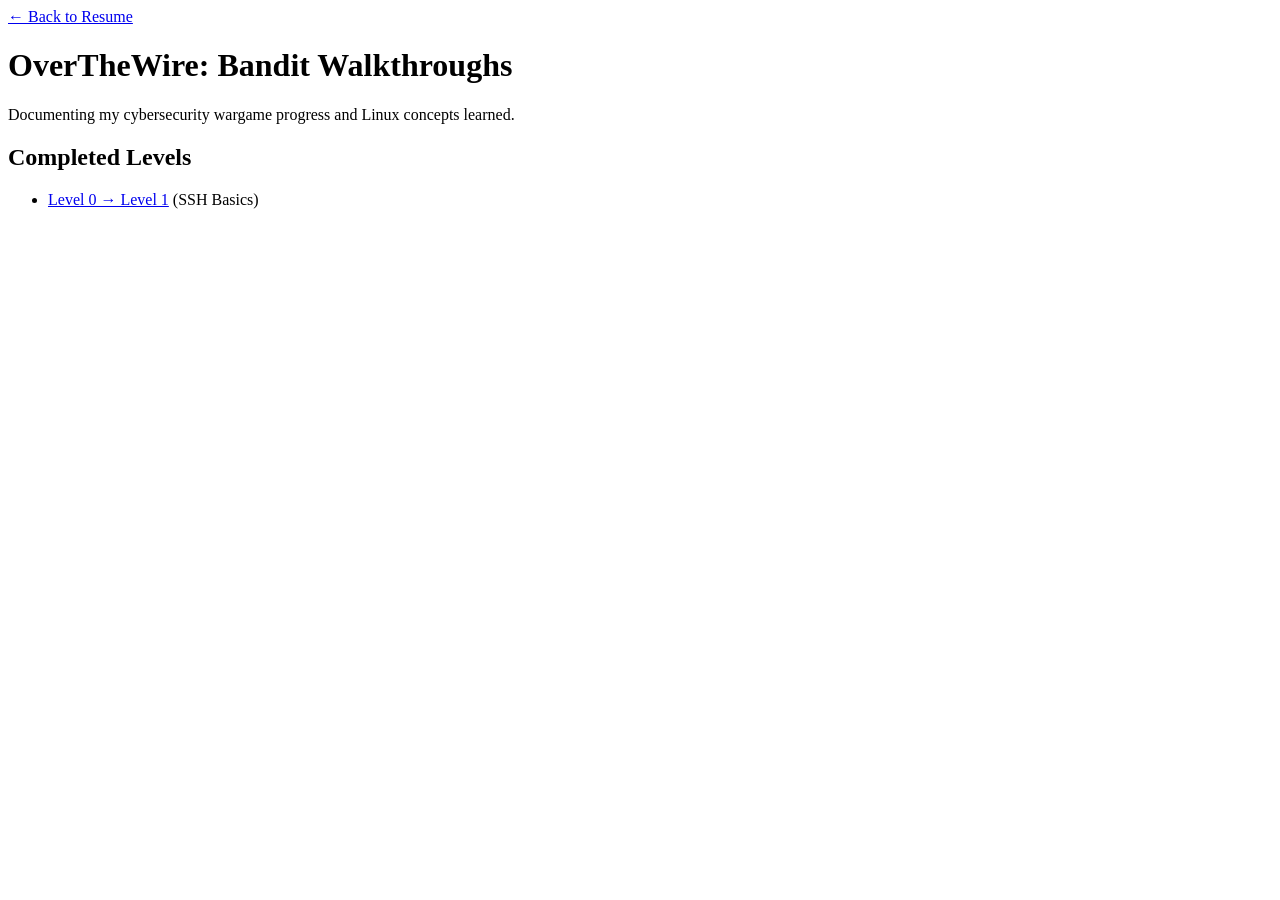
==== bandit/index.html @ 59bbbe17 "Update" ====
<!DOCTYPE html>
<html lang="en">
<head>
    <meta charset="UTF-8">
    <meta name="viewport" content="width=device-width, initial-scale=1.0">
    <title>My OverTheWire Bandit Journey</title>
    <!-- Link your existing resume CSS here if you want it to look the same -->
    <link rel="stylesheet" href="../css/style.css"> 
</head>
<body>
    <header>
        <a href="../index.html">← Back to Resume</a>
        <h1>OverTheWire: Bandit Walkthroughs</h1>
        <p>Documenting my cybersecurity wargame progress and Linux concepts learned.</p>
    </header>

    <main>
        <h2>Completed Levels</h2>
        <ul>
            <li><a href="./level0.html">Level 0 → Level 1</a> (SSH Basics)</li>
            <!-- You will add more bullets here as you complete levels -->
        </ul>
    </main>
</body>
</html>
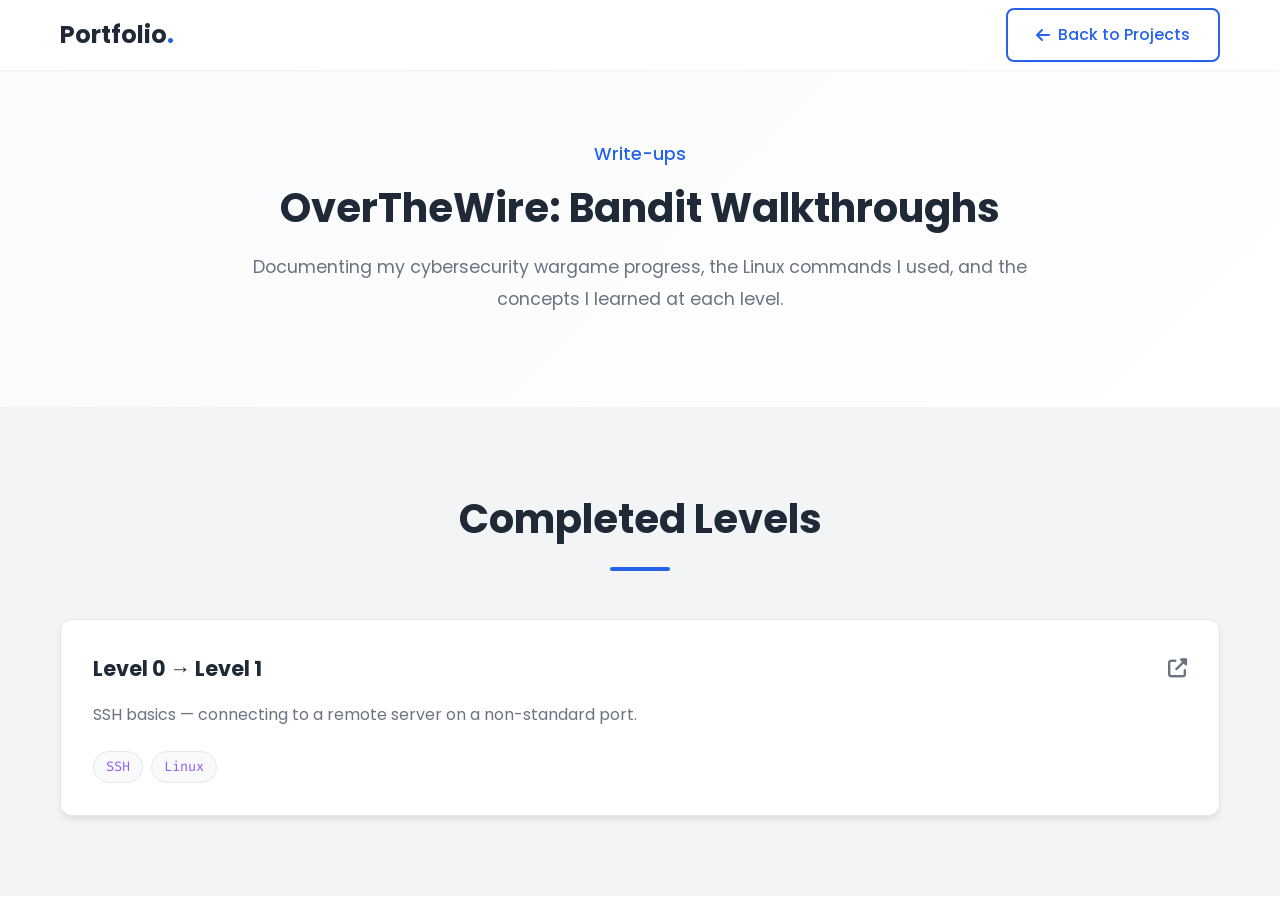
==== commit 916a91f8: "Update: reworked stuff" ====
--- a/bandit/index.html
+++ b/bandit/index.html
@@ -3,24 +3,75 @@
 <head>
     <meta charset="UTF-8">
     <meta name="viewport" content="width=device-width, initial-scale=1.0">
-    <title>My OverTheWire Bandit Journey</title>
-    <!-- Link your existing resume CSS here if you want it to look the same -->
-    <link rel="stylesheet" href="../css/style.css"> 
+    <title>OverTheWire Bandit Walkthroughs | Tanish Neema</title>
+    <link rel="icon" type="image/x-icon" href="../favicon.ico">
+
+    <!-- Google Fonts -->
+    <link href="https://fonts.googleapis.com/css2?family=Poppins:wght@300;400;500;600;700&family=Fira+Code:wght@400;500&display=swap" rel="stylesheet">
+
+    <!-- Font Awesome -->
+    <link rel="stylesheet" href="https://cdnjs.cloudflare.com/ajax/libs/font-awesome/6.4.0/css/all.min.css">
+
+    <!-- Site-wide styles (fixed path: was ../style.css / ../css/style.css) -->
+    <link rel="stylesheet" href="../styles.css">
 </head>
 <body>
-    <header>
-        <a href="../index.html">← Back to Resume</a>
-        <h1>OverTheWire: Bandit Walkthroughs</h1>
-        <p>Documenting my cybersecurity wargame progress and Linux concepts learned.</p>
-    </header>
+    <!-- Navigation -->
+    <nav>
+        <div class="nav-container">
+            <a href="../index.html" class="logo">Portfolio<span class="accent">.</span></a>
+            <a href="../index.html#projects" class="btn btn-outline">
+                <i class="fas fa-arrow-left"></i> Back to Projects
+            </a>
+        </div>
+    </nav>
 
-    <main>
-        <h2>Completed Levels</h2>
-        <ul>
-            <li><a href="./level0.html">Level 0 → Level 1</a> (SSH Basics)</li>
-            <!-- You will add more bullets here as you complete levels -->
-        </ul>
-    </main>
+    <!-- Header -->
+    <section class="hero page-hero">
+        <div class="hero-container">
+            <div class="hero-content">
+                <p class="hero-greeting">Write-ups</p>
+                <h1>OverTheWire: Bandit Walkthroughs</h1>
+                <p class="hero-description">
+                    Documenting my cybersecurity wargame progress, the Linux commands I used,
+                    and the concepts I learned at each level.
+                </p>
+            </div>
+        </div>
+    </section>
+
+    <!-- Levels -->
+    <section class="projects">
+        <div class="container">
+            <div class="section-header">
+                <h2>Completed Levels</h2>
+                <div class="section-line"></div>
+            </div>
+            <div class="projects-grid">
+                <div class="project-card">
+                    <div class="project-header">
+                        <h3>Level 0 → Level 1</h3>
+                        <div class="project-links">
+                            <a href="./level0.html" title="Read Write-up">
+                                <i class="fas fa-external-link-alt"></i>
+                            </a>
+                        </div>
+                    </div>
+                    <p class="project-description">
+                        SSH basics — connecting to a remote server on a non-standard port.
+                    </p>
+                    <div class="project-tech">
+                        <span class="tech-tag">SSH</span>
+                        <span class="tech-tag">Linux</span>
+                    </div>
+                </div>
+
+                <!-- Add a new .project-card block here for each new level you complete -->
+            </div>
+        </div>
+    </section>
+
+    <!-- JavaScript -->
+    <script src="../script.js"></script>
 </body>
 </html>
-
--- a/styles.css
+++ b/styles.css
@@ -0,0 +1,762 @@
+/* Modern Professional Portfolio with Subtle Coding Accents */
+
+:root {
+    --primary-color: #2563eb;
+    --primary-dark: #1e40af;
+    --secondary-color: #10b981;
+    --text-dark: #1f2937;
+    --text-light: #6b7280;
+    --bg-white: #ffffff;
+    --bg-light: #f9fafb;
+    --bg-section: #f3f4f6;
+    --border-color: #e5e7eb;
+    --code-accent: #8b5cf6;
+    --shadow-sm: 0 1px 2px 0 rgba(0, 0, 0, 0.05);
+    --shadow-md: 0 4px 6px -1px rgba(0, 0, 0, 0.1);
+    --shadow-lg: 0 10px 15px -3px rgba(0, 0, 0, 0.1);
+    --shadow-xl: 0 20px 25px -5px rgba(0, 0, 0, 0.1);
+}
+
+* {
+    margin: 0;
+    padding: 0;
+    box-sizing: border-box;
+}
+
+html {
+    scroll-behavior: smooth;
+}
+
+body {
+    font-family: 'Poppins', -apple-system, BlinkMacSystemFont, 'Segoe UI', Roboto, sans-serif;
+    color: var(--text-dark);
+    background: var(--bg-white);
+    line-height: 1.6;
+}
+
+.container {
+    max-width: 1200px;
+    margin: 0 auto;
+    padding: 0 20px;
+}
+
+/* Navigation */
+nav {
+    position: fixed;
+    top: 0;
+    width: 100%;
+    background: var(--bg-white);
+    box-shadow: var(--shadow-sm);
+    z-index: 1000;
+    transition: all 0.3s ease;
+}
+
+.nav-container {
+    max-width: 1200px;
+    margin: 0 auto;
+    padding: 0 20px;
+    display: flex;
+    justify-content: space-between;
+    align-items: center;
+    height: 70px;
+}
+
+.logo {
+    font-size: 1.5rem;
+    font-weight: 700;
+    color: var(--text-dark);
+    text-decoration: none;
+    transition: color 0.3s ease;
+}
+
+.logo .accent {
+    color: var(--primary-color);
+}
+
+.nav-links {
+    display: flex;
+    list-style: none;
+    align-items: center;
+    gap: 2rem;
+}
+
+.nav-links a {
+    color: var(--text-light);
+    text-decoration: none;
+    font-weight: 500;
+    font-size: 0.95rem;
+    transition: color 0.3s ease;
+    position: relative;
+}
+
+.nav-links a:hover {
+    color: var(--primary-color);
+}
+
+.nav-links a::after {
+    content: '';
+    position: absolute;
+    bottom: -5px;
+    left: 0;
+    width: 0;
+    height: 2px;
+    background: var(--primary-color);
+    transition: width 0.3s ease;
+}
+
+.nav-links a:hover::after {
+    width: 100%;
+}
+
+.nav-resume {
+    background: var(--primary-color);
+    color: white !important;
+    padding: 8px 20px;
+    border-radius: 5px;
+    transition: all 0.3s ease;
+}
+
+.nav-resume:hover {
+    background: var(--primary-dark);
+    transform: translateY(-2px);
+}
+
+.nav-resume::after {
+    display: none;
+}
+
+.mobile-menu-toggle {
+    display: none;
+    background: none;
+    border: none;
+    font-size: 1.5rem;
+    color: var(--text-dark);
+    cursor: pointer;
+}
+
+/* Hero Section */
+.hero {
+    min-height: 100vh;
+    display: flex;
+    align-items: center;
+    padding: 100px 0 50px;
+    background: linear-gradient(135deg, var(--bg-light) 0%, var(--bg-white) 100%);
+}
+
+.hero-container {
+    max-width: 1200px;
+    margin: 0 auto;
+    padding: 0 20px;
+}
+
+.hero-content {
+    max-width: 800px;
+    margin: 0 auto;
+    text-align: center;
+}
+
+.hero-greeting {
+    color: var(--primary-color);
+    font-size: 1.1rem;
+    font-weight: 500;
+    margin-bottom: 0.5rem;
+}
+
+.hero-name {
+    font-size: 3.5rem;
+    font-weight: 700;
+    color: var(--text-dark);
+    margin-bottom: 1rem;
+    line-height: 1.1;
+}
+
+.hero-title {
+    font-size: 1.5rem;
+    color: var(--text-light);
+    margin-bottom: 1.5rem;
+    display: flex;
+    align-items: center;
+    justify-content: center;
+    gap: 0.5rem;
+}
+
+.code-bracket {
+    color: var(--code-accent);
+    font-family: 'Fira Code', monospace;
+    font-weight: 500;
+}
+
+.typing-text {
+    color: var(--text-dark);
+    font-weight: 600;
+}
+
+.hero-description {
+    color: var(--text-light);
+    font-size: 1.1rem;
+    line-height: 1.8;
+    margin-bottom: 2rem;
+}
+
+.hero-buttons {
+    display: flex;
+    gap: 1rem;
+    flex-wrap: wrap;
+    justify-content: center;
+}
+
+.btn {
+    padding: 12px 28px;
+    border-radius: 8px;
+    font-weight: 500;
+    text-decoration: none;
+    display: inline-flex;
+    align-items: center;
+    gap: 8px;
+    transition: all 0.3s ease;
+    cursor: pointer;
+    border: none;
+    font-size: 1rem;
+}
+
+.btn-primary {
+    background: var(--primary-color);
+    color: white;
+}
+
+.btn-primary:hover {
+    background: var(--primary-dark);
+    transform: translateY(-2px);
+    box-shadow: var(--shadow-lg);
+}
+
+.btn-outline {
+    background: transparent;
+    color: var(--primary-color);
+    border: 2px solid var(--primary-color);
+}
+
+.btn-outline:hover {
+    background: var(--primary-color);
+    color: white;
+}
+
+.hero-image {
+    margin: 2rem 0;
+}
+
+.profile-img {
+    width: 200px;
+    height: 200px;
+    border-radius: 50%;
+    object-fit: cover;
+    box-shadow: var(--shadow-xl);
+    border: 4px solid var(--bg-white);
+}
+
+/* Section Styles */
+section {
+    padding: 80px 0;
+}
+
+/* Sub-page header (used by bandit/ and charmer/ write-ups) */
+.page-hero {
+    min-height: auto;
+    padding: 140px 0 60px;
+}
+
+.page-hero h1 {
+    font-size: 2.5rem;
+    font-weight: 700;
+    color: var(--text-dark);
+    margin-bottom: 0.75rem;
+}
+
+.page-hero .btn {
+    margin-top: 1.5rem;
+}
+
+/* Code blocks in write-ups */
+pre {
+    background: var(--bg-section);
+    border: 1px solid var(--border-color);
+    border-radius: 8px;
+    padding: 1rem 1.25rem;
+    overflow-x: auto;
+    margin: 1rem 0;
+}
+
+code {
+    font-family: 'Fira Code', monospace;
+    font-size: 0.95rem;
+    color: var(--code-accent);
+    background: var(--bg-section);
+    padding: 0.15rem 0.4rem;
+    border-radius: 4px;
+}
+
+pre code {
+    color: var(--text-dark);
+    background: none;
+    padding: 0;
+}
+
+.section-header {
+    text-align: center;
+    margin-bottom: 3rem;
+}
+
+.section-header h2 {
+    font-size: 2.5rem;
+    font-weight: 700;
+    color: var(--text-dark);
+    margin-bottom: 1rem;
+}
+
+.section-line {
+    width: 60px;
+    height: 4px;
+    background: var(--primary-color);
+    margin: 0 auto;
+    border-radius: 2px;
+}
+
+/* About Section */
+.about {
+    background: var(--bg-section);
+}
+
+.about-content {
+    max-width: 900px;
+    margin: 0 auto;
+}
+
+.about-text p {
+    color: var(--text-light);
+    font-size: 1.1rem;
+    line-height: 1.8;
+    margin-bottom: 1.5rem;
+}
+
+.about-highlights {
+    display: grid;
+    grid-template-columns: repeat(2, 1fr);
+    gap: 2rem;
+    margin-top: 3rem;
+}
+
+.highlight-item {
+    display: flex;
+    gap: 1rem;
+    padding: 1.5rem;
+    background: var(--bg-white);
+    border-radius: 8px;
+    box-shadow: var(--shadow-md);
+    transition: transform 0.3s ease;
+}
+
+.highlight-item:hover {
+    transform: translateY(-5px);
+}
+
+.highlight-item i {
+    font-size: 2rem;
+    color: var(--primary-color);
+}
+
+.highlight-item h4 {
+    color: var(--text-dark);
+    margin-bottom: 0.5rem;
+}
+
+.highlight-item p {
+    color: var(--text-light);
+    font-size: 0.95rem;
+    margin: 0;
+}
+
+.highlight-detail {
+    color: var(--text-light);
+    font-size: 0.9rem !important;
+}
+
+.diploma-link {
+    color: var(--primary-color);
+    text-decoration: none;
+    font-size: 0.9rem;
+    font-weight: 500;
+    margin-top: 0.5rem;
+    display: inline-block;
+    transition: all 0.3s ease;
+}
+
+.diploma-link:hover {
+    color: var(--primary-dark);
+    text-decoration: underline;
+}
+
+/* Experience Section */
+.timeline {
+    position: relative;
+    padding-left: 40px;
+    max-width: 900px;
+    margin: 0 auto;
+}
+
+.timeline::before {
+    content: '';
+    position: absolute;
+    left: 15px;
+    top: 0;
+    bottom: 0;
+    width: 2px;
+    background: var(--border-color);
+}
+
+.timeline-item {
+    position: relative;
+    margin-bottom: 3rem;
+}
+
+.timeline-dot {
+    position: absolute;
+    left: -25px;
+    top: 5px;
+    width: 12px;
+    height: 12px;
+    border-radius: 50%;
+    background: var(--primary-color);
+    border: 3px solid var(--bg-white);
+    box-shadow: var(--shadow-md);
+}
+
+.timeline-content {
+    background: var(--bg-white);
+    padding: 2rem;
+    border-radius: 8px;
+    box-shadow: var(--shadow-md);
+    transition: transform 0.3s ease;
+}
+
+.timeline-content:hover {
+    transform: translateX(5px);
+}
+
+.timeline-header {
+    margin-bottom: 1.5rem;
+}
+
+.timeline-header h3 {
+    color: var(--text-dark);
+    font-size: 1.3rem;
+    margin-bottom: 0.5rem;
+}
+
+.company {
+    color: var(--primary-color);
+    font-weight: 600;
+    margin-right: 1rem;
+}
+
+.date {
+    color: var(--text-light);
+    font-size: 0.9rem;
+}
+
+.timeline-content ul {
+    list-style: none;
+}
+
+.timeline-content li {
+    color: var(--text-light);
+    margin-bottom: 0.8rem;
+    padding-left: 1.5rem;
+    position: relative;
+}
+
+.timeline-content li::before {
+    content: '▸';
+    position: absolute;
+    left: 0;
+    color: var(--secondary-color);
+}
+
+/* Projects Section */
+.projects {
+    background: var(--bg-section);
+}
+
+.projects-grid {
+    display: grid;
+    grid-template-columns: repeat(auto-fit, minmax(300px, 1fr));
+    gap: 2rem;
+}
+
+.project-card {
+    background: var(--bg-white);
+    border-radius: 12px;
+    padding: 2rem;
+    box-shadow: var(--shadow-md);
+    transition: all 0.3s ease;
+    border: 1px solid var(--border-color);
+}
+
+.project-card:hover {
+    transform: translateY(-5px);
+    box-shadow: var(--shadow-xl);
+    border-color: var(--primary-color);
+}
+
+.project-header {
+    display: flex;
+    justify-content: space-between;
+    align-items: center;
+    margin-bottom: 1rem;
+}
+
+.project-header h3 {
+    color: var(--text-dark);
+    font-size: 1.3rem;
+}
+
+.project-links {
+    display: flex;
+    gap: 1rem;
+}
+
+.project-links a {
+    color: var(--text-light);
+    font-size: 1.2rem;
+    transition: color 0.3s ease;
+}
+
+.project-links a:hover {
+    color: var(--primary-color);
+}
+
+.project-description {
+    color: var(--text-light);
+    line-height: 1.6;
+    margin-bottom: 1.5rem;
+}
+
+.project-tech {
+    display: flex;
+    flex-wrap: wrap;
+    gap: 0.5rem;
+}
+
+.tech-tag {
+    background: var(--bg-light);
+    color: var(--code-accent);
+    padding: 0.25rem 0.75rem;
+    border-radius: 20px;
+    font-size: 0.85rem;
+    font-family: 'Fira Code', monospace;
+    border: 1px solid var(--border-color);
+}
+
+/* Skills Section */
+.skills-grid {
+    display: grid;
+    grid-template-columns: repeat(auto-fit, minmax(280px, 1fr));
+    gap: 2rem;
+}
+
+.skill-category {
+    background: var(--bg-white);
+    border-radius: 12px;
+    padding: 2rem;
+    box-shadow: var(--shadow-md);
+}
+
+.skill-category h3 {
+    color: var(--text-dark);
+    margin-bottom: 1.5rem;
+    display: flex;
+    align-items: center;
+    gap: 0.5rem;
+}
+
+.skill-category i {
+    color: var(--primary-color);
+}
+
+.skill-list {
+    display: flex;
+    flex-direction: column;
+    gap: 1.2rem;
+}
+
+.skill-item span {
+    display: block;
+    color: var(--text-dark);
+    font-weight: 500;
+    margin-bottom: 0.5rem;
+}
+
+.skill-bar {
+    height: 8px;
+    background: var(--bg-light);
+    border-radius: 10px;
+    overflow: hidden;
+}
+
+.skill-progress {
+    height: 100%;
+    background: linear-gradient(90deg, var(--primary-color), var(--secondary-color));
+    border-radius: 10px;
+    transition: width 1.5s ease;
+    animation: fillSkill 1.5s ease-out;
+}
+
+@keyframes fillSkill {
+    from { width: 0; }
+}
+
+/* Contact Section */
+.contact {
+    background: var(--bg-section);
+}
+
+.contact-content {
+    max-width: 700px;
+    margin: 0 auto;
+    text-align: center;
+}
+
+.contact-intro {
+    color: var(--text-light);
+    font-size: 1.1rem;
+    line-height: 1.8;
+    margin-bottom: 2rem;
+}
+
+.contact-info {
+    display: grid;
+    grid-template-columns: repeat(2, 1fr);
+    gap: 1.5rem;
+    margin-bottom: 2rem;
+}
+
+.contact-item {
+    display: flex;
+    align-items: center;
+    justify-content: center;
+    gap: 0.5rem;
+    padding: 1rem;
+    background: var(--bg-white);
+    border-radius: 8px;
+    text-decoration: none;
+    color: var(--text-light);
+    transition: all 0.3s ease;
+    box-shadow: var(--shadow-sm);
+}
+
+.contact-item:hover {
+    transform: translateY(-3px);
+    box-shadow: var(--shadow-md);
+    color: var(--primary-color);
+}
+
+.contact-item i {
+    font-size: 1.2rem;
+}
+
+.btn-contact {
+    margin-top: 1rem;
+}
+
+/* Footer */
+footer {
+    background: var(--text-dark);
+    color: var(--bg-white);
+    text-align: center;
+    padding: 2rem 0;
+}
+
+footer p {
+    font-size: 0.95rem;
+}
+
+.code-accent {
+    color: var(--secondary-color);
+    font-family: 'Fira Code', monospace;
+}
+
+/* Responsive Design */
+@media (max-width: 768px) {
+    .mobile-menu-toggle {
+        display: block;
+    }
+    
+    .nav-links {
+        display: none;
+        position: absolute;
+        top: 70px;
+        left: 0;
+        width: 100%;
+        background: var(--bg-white);
+        flex-direction: column;
+        padding: 1rem;
+        box-shadow: var(--shadow-md);
+    }
+    
+    .nav-links.active {
+        display: flex;
+    }
+    
+    .hero-name {
+        font-size: 2.5rem;
+    }
+    
+    .about-highlights {
+        grid-template-columns: 1fr;
+    }
+    
+    .contact-info {
+        grid-template-columns: 1fr;
+    }
+    
+    .projects-grid {
+        grid-template-columns: 1fr;
+    }
+    
+    .skills-grid {
+        grid-template-columns: 1fr;
+    }
+}
+
+/* Animations */
+@keyframes fadeInUp {
+    from {
+        opacity: 0;
+        transform: translateY(30px);
+    }
+    to {
+        opacity: 1;
+        transform: translateY(0);
+    }
+}
+
+.fade-in {
+    animation: fadeInUp 0.8s ease-out;
+}
+
+/* Custom Scrollbar */
+::-webkit-scrollbar {
+    width: 10px;
+}
+
+::-webkit-scrollbar-track {
+    background: var(--bg-light);
+}
+
+::-webkit-scrollbar-thumb {
+    background: var(--primary-color);
+    border-radius: 5px;
+}
+
+::-webkit-scrollbar-thumb:hover {
+    background: var(--primary-dark);
+}
